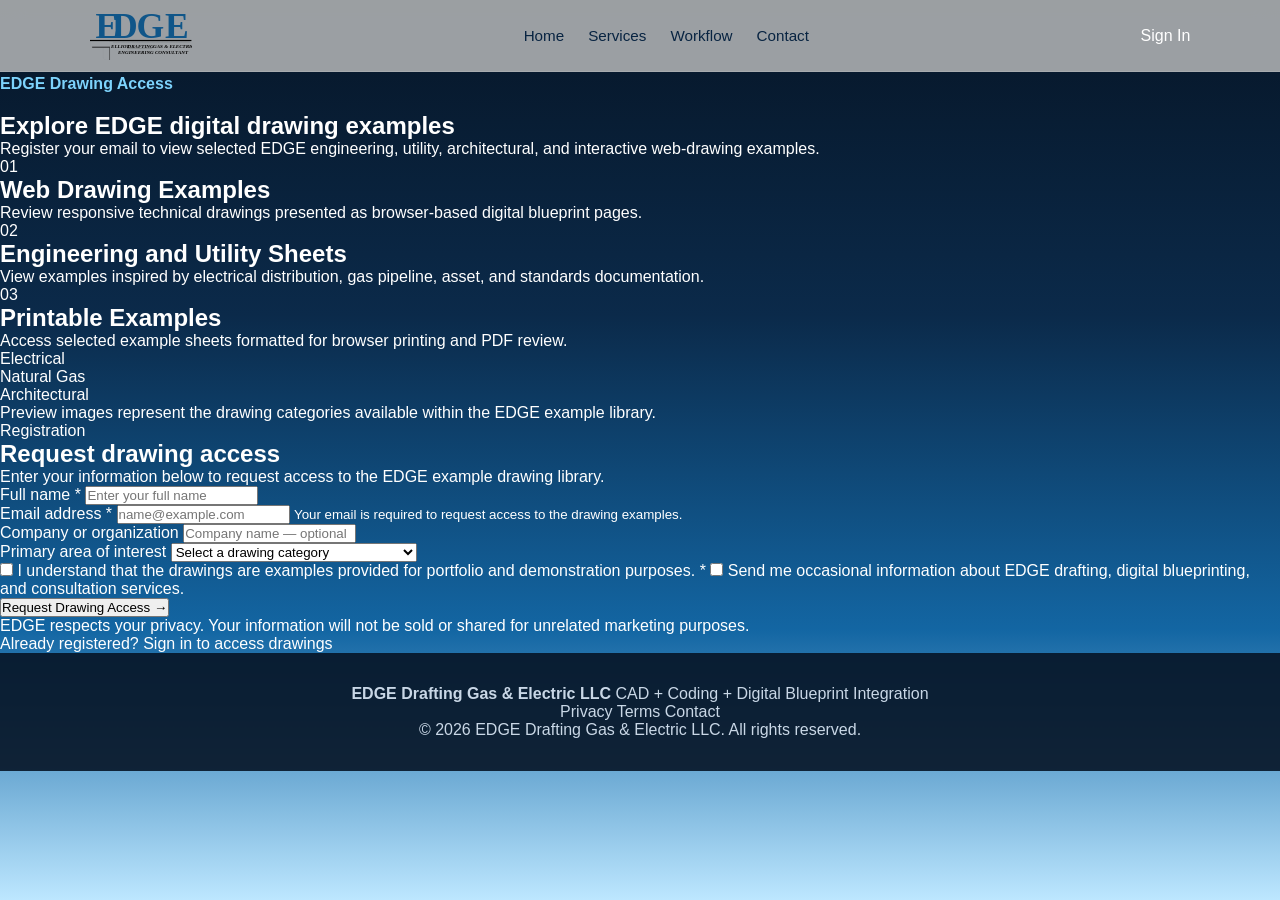
==== pages/register.html @ 8a4332f2 "Add files via upload" ====
<!DOCTYPE html>
<html lang="en">

<head>
  <meta charset="UTF-8">

  <meta
    name="viewport"
    content="width=device-width, initial-scale=1.0"
  >

  <meta
    name="description"
    content="Register for access to EDGE example engineering, utility, and architectural web drawings."
  >

  <title>Register | EDGE Drafting</title>

 <link rel="stylesheet" href="../style/general.css">
<link rel="stylesheet" href="../style/general-register.css">

  <!-- Cloudflare Turnstile -->
  <script
    src="https://challenges.cloudflare.com/turnstile/v0/api.js"
    async
    defer
  ></script>
</head>

<body>

  <!-- =========================================
       HEADER
  ========================================== -->
  <header class="top-nav">

    <div class="nav-logo">
      <img
        src="../icon/Logo3.svg"
        alt="EDGE logo"
      >
    </div>

    <nav
      class="nav-links"
      aria-label="Main navigation"
    >
      <a href="index.html">Home</a>
      <a href="index.html#services">Services</a>
      <a href="index.html#workflow">Workflow</a>
      <a href="index.html#contact">Contact</a>
    </nav>

    <a
      class="sign-in-link"
      href="login.html"
    >
      Sign In
    </a>

  </header>


  <!-- =========================================
       MAIN REGISTRATION AREA
  ========================================== -->
  <main class="registration-page">

    <!-- =========================================
         LEFT INFORMATION PANEL
    ========================================== -->
    <section class="information-panel">

      <div class="information-content">

        <p class="eyebrow">
          EDGE Drawing Access
        </p>

        <h1>
          Explore EDGE digital drawing examples
        </h1>

        <p class="intro-text">
          Register your email to view selected EDGE engineering,
          utility, architectural, and interactive web-drawing
          examples.
        </p>


        <!-- ACCESS LIST -->
        <div class="access-list">

          <article class="access-item">

            <div
              class="access-icon"
              aria-hidden="true"
            >
              01
            </div>

            <div>
              <h2>Web Drawing Examples</h2>

              <p>
                Review responsive technical drawings presented as
                browser-based digital blueprint pages.
              </p>
            </div>

          </article>


          <article class="access-item">

            <div
              class="access-icon"
              aria-hidden="true"
            >
              02
            </div>

            <div>
              <h2>Engineering and Utility Sheets</h2>

              <p>
                View examples inspired by electrical distribution,
                gas pipeline, asset, and standards documentation.
              </p>
            </div>

          </article>


          <article class="access-item">

            <div
              class="access-icon"
              aria-hidden="true"
            >
              03
            </div>

            <div>
              <h2>Printable Examples</h2>

              <p>
                Access selected example sheets formatted for browser
                printing and PDF review.
              </p>
            </div>

          </article>

        </div>


        <!-- DRAWING PREVIEW -->
        <div class="drawing-preview">

          <div class="preview-grid">

            <!-- ELECTRICAL -->
            <div class="preview-card">

              <span class="preview-label">
                Electrical
              </span>

              <div class="drawing-lines">
                <span></span>
                <span></span>
                <span></span>
              </div>

            </div>


            <!-- NATURAL GAS -->
            <div class="preview-card">

              <span class="preview-label">
                Natural Gas
              </span>

              <div class="pipeline-preview">
                <span class="pipeline-node"></span>
                <span class="pipeline-line"></span>
                <span class="pipeline-node"></span>
              </div>

            </div>


            <!-- ARCHITECTURAL -->
            <div class="preview-card">

              <span class="preview-label">
                Architectural
              </span>

              <div class="building-preview">
                <span></span>
                <span></span>
                <span></span>
              </div>

            </div>

          </div>

          <p class="preview-note">
            Preview images represent the drawing categories available
            within the EDGE example library.
          </p>

        </div>

      </div>

    </section>


    <!-- =========================================
         RIGHT REGISTRATION FORM
    ========================================== -->
    <section class="form-panel">

      <div class="registration-card">

        <div class="form-heading">

          <p class="form-eyebrow">
            Registration
          </p>

          <h2>
            Request drawing access
          </h2>

          <p>
            Enter your information below to request access to the EDGE
            example drawing library.
          </p>

        </div>


        <!-- =========================================
             REGISTRATION FORM
        ========================================== -->
        <form
          id="edge-registration-form"
          class="registration-form"
          method="post"
        >

          <!-- FULL NAME -->
          <div class="form-group">

            <label for="full-name">
              Full name
              <span class="required">*</span>
            </label>

            <input
              type="text"
              id="full-name"
              name="full_name"
              placeholder="Enter your full name"
              autocomplete="name"
              maxlength="100"
              required
            >

          </div>


          <!-- EMAIL -->
          <div class="form-group">

            <label for="email">
              Email address
              <span class="required">*</span>
            </label>

            <input
              type="email"
              id="email"
              name="email"
              placeholder="name@example.com"
              autocomplete="email"
              maxlength="254"
              required
            >

            <small>
              Your email is required to request access to the drawing
              examples.
            </small>

          </div>


          <!-- COMPANY -->
          <div class="form-group">

            <label for="company">
              Company or organization
            </label>

            <input
              type="text"
              id="company"
              name="company"
              placeholder="Company name — optional"
              autocomplete="organization"
              maxlength="150"
            >

          </div>


          <!-- INTEREST -->
          <div class="form-group">

            <label for="interest">
              Primary area of interest
            </label>

            <select
              id="interest"
              name="interest"
            >

              <option value="">
                Select a drawing category
              </option>

              <option value="electrical">
                Electrical and utility standards
              </option>

              <option value="natural-gas">
                Natural gas pipeline drawings
              </option>

              <option value="architectural">
                Architectural drafting
              </option>

              <option value="digital-blueprinting">
                Digital coded blueprinting
              </option>

              <option value="training">
                Corporate training and documentation
              </option>

              <option value="other">
                Other
              </option>

            </select>

          </div>


          <!-- ACCESS TERMS -->
          <label class="checkbox-row">

            <input
              type="checkbox"
              name="access_terms"
              required
            >

            <span>
              I understand that the drawings are examples provided
              for portfolio and demonstration purposes.
              <span class="required">*</span>
            </span>

          </label>


          <!-- OPTIONAL MARKETING CONSENT -->
          <label class="checkbox-row optional-checkbox">

            <input
              type="checkbox"
              name="project_updates"
            >

            <span>
              Send me occasional information about EDGE drafting,
              digital blueprinting, and consultation services.
            </span>

          </label>


          <!-- CLOUDFLARE TURNSTILE -->
          <div class="turnstile-container">

            <div
              class="cf-turnstile"
              data-sitekey="YOUR_TURNSTILE_SITE_KEY"
              data-theme="light"
            ></div>

          </div>


          <!-- SUCCESS OR ERROR MESSAGE -->
          <div
            id="registration-message"
            class="registration-message"
            role="status"
            aria-live="polite"
          ></div>


          <!-- SUBMIT BUTTON -->
          <button
            id="register-button"
            class="register-button"
            type="submit"
          >

            <span class="button-text">
              Request Drawing Access
            </span>

            <span
              class="button-arrow"
              aria-hidden="true"
            >
              →
            </span>

          </button>


          <p class="privacy-message">
            EDGE respects your privacy. Your information will not be
            sold or shared for unrelated marketing purposes.
          </p>

        </form>


        <!-- SIGN-IN MESSAGE -->
        <div class="sign-in-message">

          <span>
            Already registered?
          </span>

          <a href="login.html">
            Sign in to access drawings
          </a>

        </div>

      </div>

    </section>

  </main>


  <!-- =========================================
       FOOTER
  ========================================== -->
  <footer class="site-footer">

    <div class="footer-brand">

      <strong>
        EDGE Drafting Gas &amp; Electric LLC
      </strong>

      <span>
        CAD + Coding + Digital Blueprint Integration
      </span>

    </div>

    <div class="footer-links">
      <a href="privacy.html">Privacy</a>
      <a href="terms.html">Terms</a>
      <a href="index.html#contact">Contact</a>
    </div>

    <p class="copyright">
      &copy; 2026 EDGE Drafting Gas &amp; Electric LLC.
      All rights reserved.
    </p>

  </footer>


  <!-- =========================================
       CLOUDFLARE WORKER FORM SUBMISSION
  ========================================== -->
  <script>
    const registrationForm =
      document.getElementById("edge-registration-form");

    const registrationMessage =
      document.getElementById("registration-message");

    const registerButton =
      document.getElementById("register-button");

    const buttonText =
      registerButton.querySelector(".button-text");


    registrationForm.addEventListener(
      "submit",
      async function (event) {
        event.preventDefault();

        registrationMessage.textContent = "";
        registrationMessage.className =
          "registration-message";

        registerButton.disabled = true;
        buttonText.textContent = "Submitting...";

        try {
          const formData =
            new FormData(registrationForm);

          const turnstileToken =
            formData.get("cf-turnstile-response");

          if (!turnstileToken) {
            throw new Error(
              "Please complete the security verification."
            );
          }

          const response = await fetch(
            "https://cad-svg.com/api/register",
            {
              method: "POST",
              body: formData
            }
          );

          let result;

          try {
            result = await response.json();
          } catch {
            throw new Error(
              "The registration server returned an invalid response."
            );
          }

          if (!response.ok) {
            throw new Error(
              result.message ||
              "Registration could not be completed."
            );
          }

          registrationMessage.textContent =
            result.message ||
            "Your EDGE access request was received successfully.";

          registrationMessage.classList.add(
            "registration-message--success"
          );

          registrationForm.reset();

          if (window.turnstile) {
            window.turnstile.reset();
          }

          registrationMessage.scrollIntoView({
            behavior: "smooth",
            block: "center"
          });

        } catch (error) {
          console.error(
            "EDGE registration error:",
            error
          );

          registrationMessage.textContent =
            error.message ||
            "Registration could not be completed. Please try again.";

          registrationMessage.classList.add(
            "registration-message--error"
          );

          if (window.turnstile) {
            window.turnstile.reset();
          }

          registrationMessage.scrollIntoView({
            behavior: "smooth",
            block: "center"
          });

        } finally {
          registerButton.disabled = false;

          buttonText.textContent =
            "Request Drawing Access";
        }
      }
    );
  </script>

</body>

</html>
---- style/general.css ----
/* =====================================================
   RESET
===================================================== */

* {
  box-sizing: border-box;
  margin: 0;
  padding: 0;
}

html {
  scroll-behavior: smooth;
}

body {
  min-height: 100vh;
  overflow-x: hidden;

  font-family: Arial, Helvetica, sans-serif;
  color: #ffffff;

  background: linear-gradient(
    180deg,
    #061526 0%,
    #0b2a4a 35%,
    #1366a3 70%,
    #bde7ff 100%
  );
}

a {
  color: inherit;
  text-decoration: none;
}

img {
  max-width: 100%;
}

.dashboard-link {
  color: inherit;
  text-decoration: none;
  transition: color 0.3s ease, text-shadow 0.3s ease;
}

.dashboard-link:hover {
  color: #ffd54a;
  text-shadow: 0 0 10px rgba(255, 213, 74, 0.8);
}

.dashboard-inline-link {
  display: inline-block;
  margin-left: 10px;
  margin-top: 8px;
  padding: 6px 14px;
  border: 1px solid #58c4ff;
  border-radius: 20px;
  color: #7fd8ff;
  background: rgba(88, 196, 255, 0.08);
  text-decoration: none;
  font-weight: 600;
  transition: all 0.3s ease;
}

.dashboard-inline-link:hover {
  color: #061526;
  background: #ffd54a;
  border-color: #ffd54a;
  box-shadow: 0 0 15px rgba(255, 213, 74, 0.7);
}

/* =====================================================
   TOP NAVIGATION
===================================================== */

.top-nav {
  position: sticky;
  top: 0;
  z-index: 1000;

  width: 100%;
  min-height: 72px;
  padding: 0 7%;

  display: flex;
  align-items: center;
  justify-content: space-between;
  gap: 2rem;

  background: rgba(172, 175, 177, 0.9);

  -webkit-backdrop-filter: blur(12px);
  backdrop-filter: blur(12px);

  border-bottom: 1px solid rgba(255, 255, 255, 0.12);

  transition:
    background 0.3s ease,
    box-shadow 0.3s ease,
    border-color 0.3s ease;
}

.top-nav.nav-scrolled {
  background: rgba(6, 21, 38, 0.94);
  border-bottom-color: rgba(125, 211, 252, 0.25);

  box-shadow:
    0 10px 35px rgba(0, 0, 0, 0.28);
}


/* Logo */

.nav-logo {
  display: flex;
  align-items: center;

  font-size: 1.3rem;
  font-weight: 800;
}

.nav-logo img {
  display: block;
  width: auto;
  height: 48px;
}


/* Navigation links */

.nav-links {
  display: flex;
  align-items: center;
  gap: 1.5rem;

  font-size: 0.95rem;
}

.nav-links a {
  position: relative;

  padding: 0.5rem 0;

  color: #082442;

  transition:
    color 0.3s ease,
    text-shadow 0.3s ease;
}

.nav-links a::after {
  content: "";

  position: absolute;
  left: 0;
  bottom: 0;

  width: 0;
  height: 2px;

  background: #7dd3fc;

  transition: width 0.3s ease;
}

.nav-links a:hover {
  color: #ffffff;

  text-shadow:
    0 0 14px rgba(125, 211, 252, 0.6);
}

.nav-links a:hover::after {
  width: 100%;
}

.top-nav.nav-scrolled .nav-links a {
  color: #dbeafe;
}


/* Navigation actions */

.nav-actions {
  display: flex;
  align-items: center;
  gap: 0.8rem;
}

.sign-in,
.register {
  display: inline-flex;
  align-items: center;
  justify-content: center;

  min-height: 42px;

  border-radius: 8px;

  transition:
    transform 0.25s ease,
    background 0.25s ease,
    border-color 0.25s ease,
    box-shadow 0.25s ease;
}

.sign-in {
  padding: 0.55rem 1rem;

  color: #082442;

  border: 1px solid #8ca8c3;
}

.register {
  padding: 0.6rem 1rem;

  background: #2ea44f;

  font-weight: 700;
}

.sign-in:hover,
.register:hover {
  transform: translateY(-2px);
}

.sign-in:hover {
  color: #ffffff;

  border-color: #ffffff;

  background: rgba(255, 255, 255, 0.1);
}

.register:hover {
  background: #35b85a;

  box-shadow:
    0 8px 24px rgba(46, 164, 79, 0.35);
}

.top-nav.nav-scrolled .sign-in {
  color: #ffffff;
}


/* =====================================================
   HERO SECTION
===================================================== */

.hero {
  min-height: calc(100vh - 72px);
  padding: 7%;

  display: grid;
  grid-template-columns: 1.1fr 0.9fr;
  align-items: center;
  gap: 3rem;
}

.hero-text {
  position: relative;
  z-index: 2;
}

.eyebrow {
  margin-bottom: 1rem;

  color: #7dd3fc;

  font-weight: 700;
  line-height: 1.5;
}

.hero h1 {
  max-width: 900px;
  margin-bottom: 1.4rem;

  font-size: clamp(2.5rem, 6vw, 5.8rem);
  line-height: 1;
  letter-spacing: -0.06em;
}

.hero-description {
  max-width: 700px;

  color: #c9d7e6;

  font-size: 1.2rem;
  line-height: 1.7;
}

.hero-buttons {
  margin-top: 2rem;

  display: flex;
  flex-wrap: wrap;
  gap: 1rem;
}

.primary-btn,
.secondary-btn {
  display: inline-flex;
  align-items: center;
  justify-content: center;

  padding: 0.9rem 1.4rem;

  border-radius: 10px;

  font-weight: 800;

  transition:
    transform 0.3s ease,
    background 0.3s ease,
    border-color 0.3s ease,
    box-shadow 0.3s ease;
}

.primary-btn {
  background: #2ea44f;
}

.secondary-btn {
  border: 1px solid #8ca8c3;
}

.primary-btn:hover,
.secondary-btn:hover {
  transform: translateY(-3px);
}

.primary-btn:hover {
  background: #35b85a;

  box-shadow:
    0 12px 30px rgba(46, 164, 79, 0.35);
}

.secondary-btn:hover {
  border-color: #ffffff;

  background: rgba(255, 255, 255, 0.08);
}


/* =====================================================
   HERO TERMINAL CARD
===================================================== */

.hero-card {
  position: relative;

  overflow: hidden;

  border: 1px solid rgba(255, 255, 255, 0.16);
  border-radius: 18px;

  background: rgba(1, 13, 25, 0.75);

  box-shadow:
    0 30px 80px rgba(0, 0, 0, 0.35),
    0 0 50px rgba(54, 133, 255, 0.08);
}

.card-header {
  height: 46px;
  padding: 0 1rem;

  display: flex;
  align-items: center;
  gap: 0.5rem;

  background: rgba(255, 255, 255, 0.08);
}

.card-header span {
  width: 12px;
  height: 12px;

  border-radius: 50%;

  background: #8ca8c3;
}

.card-header span:nth-child(1) {
  background: #ff5f57;
}

.card-header span:nth-child(2) {
  background: #febc2e;
}

.card-header span:nth-child(3) {
  background: #28c840;
}

.code-box {
  padding: 1.5rem;

  color: #dbeafe;

  font-family: Consolas, "Courier New", monospace;
  line-height: 2;
}

.code-box span {
  color: #7dd3fc;
}

.success {
  color: #2ea44f;
}


/* =====================================================
   GENERAL CONTENT SECTIONS
===================================================== */

.content-section {
  position: relative;

  width: 100%;
  padding: 6rem 7%;
}

.content-section h2 {
  margin-bottom: 3rem;

  text-align: center;

  font-size: clamp(2rem, 4vw, 3.5rem);
}


/* =====================================================
   WORKFLOW GLOW SECTION
===================================================== */

.workflow-glow {
  --mouse-x: 50%;
  --mouse-y: 50%;

  position: relative;

  isolation: isolate;
  overflow: hidden;

  margin: 1rem 0;
  padding-top: 7rem;
  padding-bottom: 7rem;

  border-top: 1px solid rgba(170, 158, 255, 0.55);
  border-bottom: 1px solid rgba(105, 175, 255, 0.5);

  background:
    radial-gradient(
      circle at var(--mouse-x) var(--mouse-y),
      rgba(137, 108, 255, 0.30) 0%,
      rgba(76, 118, 255, 0.18) 22%,
      rgba(30, 102, 167, 0.09) 43%,
      transparent 68%
    ),
    linear-gradient(
      180deg,
      rgba(27, 63, 107, 0.92) 0%,
      rgba(19, 92, 151, 0.86) 100%
    );

  box-shadow:
    inset 0 25px 70px rgba(114, 87, 255, 0.15),
    inset 0 -25px 70px rgba(46, 148, 255, 0.14),
    0 0 40px rgba(103, 86, 255, 0.24),
    0 0 100px rgba(49, 129, 255, 0.16);
}


/* Large background glow */

.workflow-glow::before {
  content: "";

  position: absolute;
  z-index: -2;

  top: -10%;
  left: 15%;

  width: 70%;
  height: 120%;

  border-radius: 50%;

  background: radial-gradient(
    ellipse at center,
    rgba(149, 119, 255, 0.44) 0%,
    rgba(83, 118, 255, 0.26) 28%,
    rgba(26, 132, 211, 0.13) 52%,
    transparent 74%
  );

  filter: blur(55px);

  opacity: 0.8;

  pointer-events: none;
}


/* Mouse-following glow */

.workflow-glow::after {
  content: "";

  position: absolute;
  z-index: -1;

  left: var(--mouse-x);
  top: var(--mouse-y);

  width: 470px;
  height: 470px;

  border-radius: 50%;

  transform: translate(-50%, -50%);

  background: radial-gradient(
    circle,
    rgba(184, 156, 255, 0.34) 0%,
    rgba(101, 119, 255, 0.23) 25%,
    rgba(39, 154, 255, 0.12) 50%,
    transparent 72%
  );

  filter: blur(24px);

  opacity: 0.88;

  pointer-events: none;
}


/* Keep content above the glow */

.workflow-glow > * {
  position: relative;
  z-index: 2;
}


/* Workflow heading */

.workflow-glow h2 {
  color: #ffffff;

  text-shadow:
    0 0 12px rgba(255, 255, 255, 0.25),
    0 0 30px rgba(139, 113, 255, 0.4),
    0 0 55px rgba(58, 148, 255, 0.28);
}


/* =====================================================
   WORKFLOW CARD GRID
===================================================== */

.box-grid {
  display: grid;
  grid-template-columns: repeat(3, minmax(0, 1fr));
  align-items: stretch;
  gap: 1.4rem;
}

.info-box,
.main-container,
.sub-container {
  padding: 1.4rem;

  border: 1px solid rgba(255, 255, 255, 0.18);
  border-radius: 18px;

  background: rgba(255, 255, 255, 0.11);

  -webkit-backdrop-filter: blur(8px);
  backdrop-filter: blur(8px);
}

.info-box h3,
.main-container h3,
.sub-container h4 {
  margin: 1rem 0 0.7rem;
}

.info-box p,
.main-container p,
.sub-container p,
.center-text {
  color: #e6f3ff;

  line-height: 1.6;
}


/* =====================================================
   INDIVIDUAL WORKFLOW CARD GLOW
===================================================== */

.workflow-glow .info-box {
  position: relative;

  isolation: isolate;
  overflow: hidden;

  min-width: 0;

  background: linear-gradient(
    160deg,
    rgba(255, 255, 255, 0.15),
    rgba(255, 255, 255, 0.075)
  );

  border: 1px solid rgba(184, 205, 255, 0.32);

  box-shadow:
    inset 0 1px 0 rgba(255, 255, 255, 0.13),
    0 18px 45px rgba(1, 12, 28, 0.25),
    0 0 0 rgba(122, 103, 255, 0);

  transition:
    transform 0.4s ease,
    border-color 0.4s ease,
    box-shadow 0.4s ease;
}


/* Soft glow inside each card */

.workflow-glow .info-box::before {
  content: "";

  position: absolute;
  z-index: -1;

  top: -10%;
  left: 7.5%;

  width: 85%;
  height: 55%;

  border-radius: 50%;

  background: radial-gradient(
    ellipse,
    rgba(157, 128, 255, 0.32) 0%,
    rgba(58, 143, 255, 0.17) 38%,
    transparent 72%
  );

  filter: blur(30px);

  opacity: 0.58;

  transition:
    opacity 0.4s ease,
    transform 0.4s ease;

  pointer-events: none;
}


/* Illuminated card border */

.workflow-glow .info-box::after {
  content: "";

  position: absolute;
  z-index: -1;

  inset: 0;

  padding: 1px;

  border-radius: inherit;

  background: linear-gradient(
    135deg,
    rgba(196, 181, 255, 0.82),
    rgba(92, 153, 255, 0.22),
    rgba(38, 202, 255, 0.48),
    rgba(196, 181, 255, 0.58)
  );

  -webkit-mask:
    linear-gradient(#ffffff 0 0) content-box,
    linear-gradient(#ffffff 0 0);

  -webkit-mask-composite: xor;

  mask:
    linear-gradient(#ffffff 0 0) content-box,
    linear-gradient(#ffffff 0 0);

  mask-composite: exclude;

  opacity: 0.5;

  pointer-events: none;
}


/* Card hover */

.workflow-glow .info-box:hover {
  transform: translateY(-10px);

  border-color: rgba(197, 184, 255, 0.7);

  box-shadow:
    inset 0 1px 0 rgba(255, 255, 255, 0.18),
    0 24px 55px rgba(1, 12, 28, 0.38),
    0 0 25px rgba(132, 101, 255, 0.3),
    0 0 55px rgba(45, 142, 255, 0.22);
}

.workflow-glow .info-box:hover::before {
  opacity: 1;

  transform: scale(1.15);
}

.workflow-glow .info-box:hover::after {
  opacity: 0.95;
}


/* =====================================================
   IMAGE CONTAINERS
===================================================== */

.architecture-image-box,
.engineering-image-box,
.coder-image-box {
  position: relative;

  width: 100%;
  height: 270px;

  overflow: hidden;

  display: flex;
  align-items: center;
  justify-content: center;

  border: 1px solid rgba(207, 198, 255, 0.62);
  border-radius: 14px;

  background: rgba(255, 255, 255, 0.96);

  box-shadow:
    0 0 14px rgba(139, 111, 255, 0.22),
    0 0 32px rgba(59, 143, 255, 0.15),
    inset 0 0 20px rgba(110, 126, 255, 0.09);

  transition:
    transform 0.4s ease,
    border-color 0.4s ease,
    box-shadow 0.4s ease;
}

.image-arch-1,
.image-engineer-1,
.image-coder-1 {
  display: block;

  width: 100%;
  height: 100%;

  object-fit: contain;
  object-position: center;

  transition:
    transform 0.5s ease,
    filter 0.5s ease;
}


/* Image hover glow */

.workflow-glow .info-box:hover .architecture-image-box,
.workflow-glow .info-box:hover .engineering-image-box,
.workflow-glow .info-box:hover .coder-image-box {
  transform: scale(1.015);

  border-color: rgba(218, 209, 255, 0.92);

  box-shadow:
    0 0 20px rgba(157, 130, 255, 0.46),
    0 0 52px rgba(48, 143, 255, 0.3),
    inset 0 0 25px rgba(118, 102, 255, 0.14);
}

.workflow-glow .info-box:hover .image-arch-1,
.workflow-glow .info-box:hover .image-engineer-1,
.workflow-glow .info-box:hover .image-coder-1 {
  transform: scale(1.025);

  filter:
    brightness(1.03)
    contrast(1.02);
}


/* =====================================================
   LIGHT SERVICES SECTION
===================================================== */

.light {
  color: #061526;
}

.light p,
.light .sub-container p,
.light .main-container p {
  color: #16324a;
}

.light .main-container,
.light .sub-container {
  color: #061526;

  background: rgba(255, 255, 255, 0.72);
}

.container-wrapper {
  max-width: 1200px;
  margin: 0 auto;
}

.sub-container-row {
  margin-top: 1.4rem;

  display: grid;
  grid-template-columns: repeat(3, minmax(0, 1fr));
  gap: 1rem;
}


/* =====================================================
   CONTACT
===================================================== */

.center-text {
  max-width: 800px;
  margin: 0 auto;

  text-align: center;

  font-size: 1.2rem;
}

/* Bottom Sign In / Register Buttons */

.bottom-buttons{
    margin-top:40px;

    display:flex;
    justify-content:center;
    align-items:center;
    gap:18px;

    flex-wrap:wrap;
}

.bottom-buttons .primary-btn,
.bottom-buttons .secondary-btn{
    min-width:170px;
    padding:15px 30px;
    font-size:1rem;
}


/* =====================================================
   FOOTER
===================================================== */

footer {
  padding: 2rem 7%;

  text-align: center;

  color: #c9d7e6;

  background: rgba(6, 21, 38, 0.9);
}


/* =====================================================
   TABLET
===================================================== */

@media (max-width: 1100px) {
  .box-grid {
    grid-template-columns: repeat(2, minmax(0, 1fr));
  }

  .box-grid .info-box:last-child {
    grid-column: 1 / -1;
    max-width: 600px;
    width: 100%;
    justify-self: center;
  }
}


/* =====================================================
   MOBILE
===================================================== */

@media (max-width: 900px) {
  .top-nav {
    position: relative;

    height: auto;
    padding: 1rem 5%;

    flex-direction: column;
    gap: 1rem;
  }

  .nav-links,
  .nav-actions {
    flex-wrap: wrap;
    justify-content: center;
  }

  .hero {
    min-height: auto;
    padding: 5rem 5%;

    grid-template-columns: 1fr;
  }

  .content-section {
    padding: 5rem 5%;
  }

  .workflow-glow {
    padding-top: 5rem;
    padding-bottom: 5rem;
  }

  .box-grid,
  .sub-container-row {
    grid-template-columns: 1fr;
  }

  .box-grid .info-box:last-child {
    grid-column: auto;
    max-width: none;
  }
}


/* =====================================================
   SMALL MOBILE
===================================================== */

@media (max-width: 600px) {
  .nav-links {
    gap: 0.8rem;
  }

  .hero {
    padding-top: 4rem;
    padding-bottom: 4rem;
  }

  .hero h1 {
    font-size: clamp(2.4rem, 13vw, 4rem);
  }

  .hero-description {
    font-size: 1rem;
  }

  .hero-buttons {
    flex-direction: column;
  }

  .primary-btn,
  .secondary-btn {
    width: 100%;
  }

  .architecture-image-box,
  .engineering-image-box,
  .coder-image-box {
    height: 220px;
  }

  .workflow-glow::after {
    width: 330px;
    height: 330px;
  }
}

.bottom-buttons{
    flex-direction:column;
}

.bottom-buttons .primary-btn,
.bottom-buttons .secondary-btn{
    width:100%;
    max-width:280px;
}


/* =====================================================
   REDUCED MOTION
===================================================== */

@media (prefers-reduced-motion: reduce) {
  html {
    scroll-behavior: auto;
  }

  *,
  *::before,
  *::after {
    animation-duration: 0.01ms !important;
    animation-iteration-count: 1 !important;
    transition-duration: 0.01ms !important;
  }

  .workflow-glow .info-box:hover {
    transform: none;
  }

  .workflow-glow .info-box:hover .architecture-image-box,
  .workflow-glow .info-box:hover .engineering-image-box,
  .workflow-glow .info-box:hover .coder-image-box {
    transform: none;
  }
}
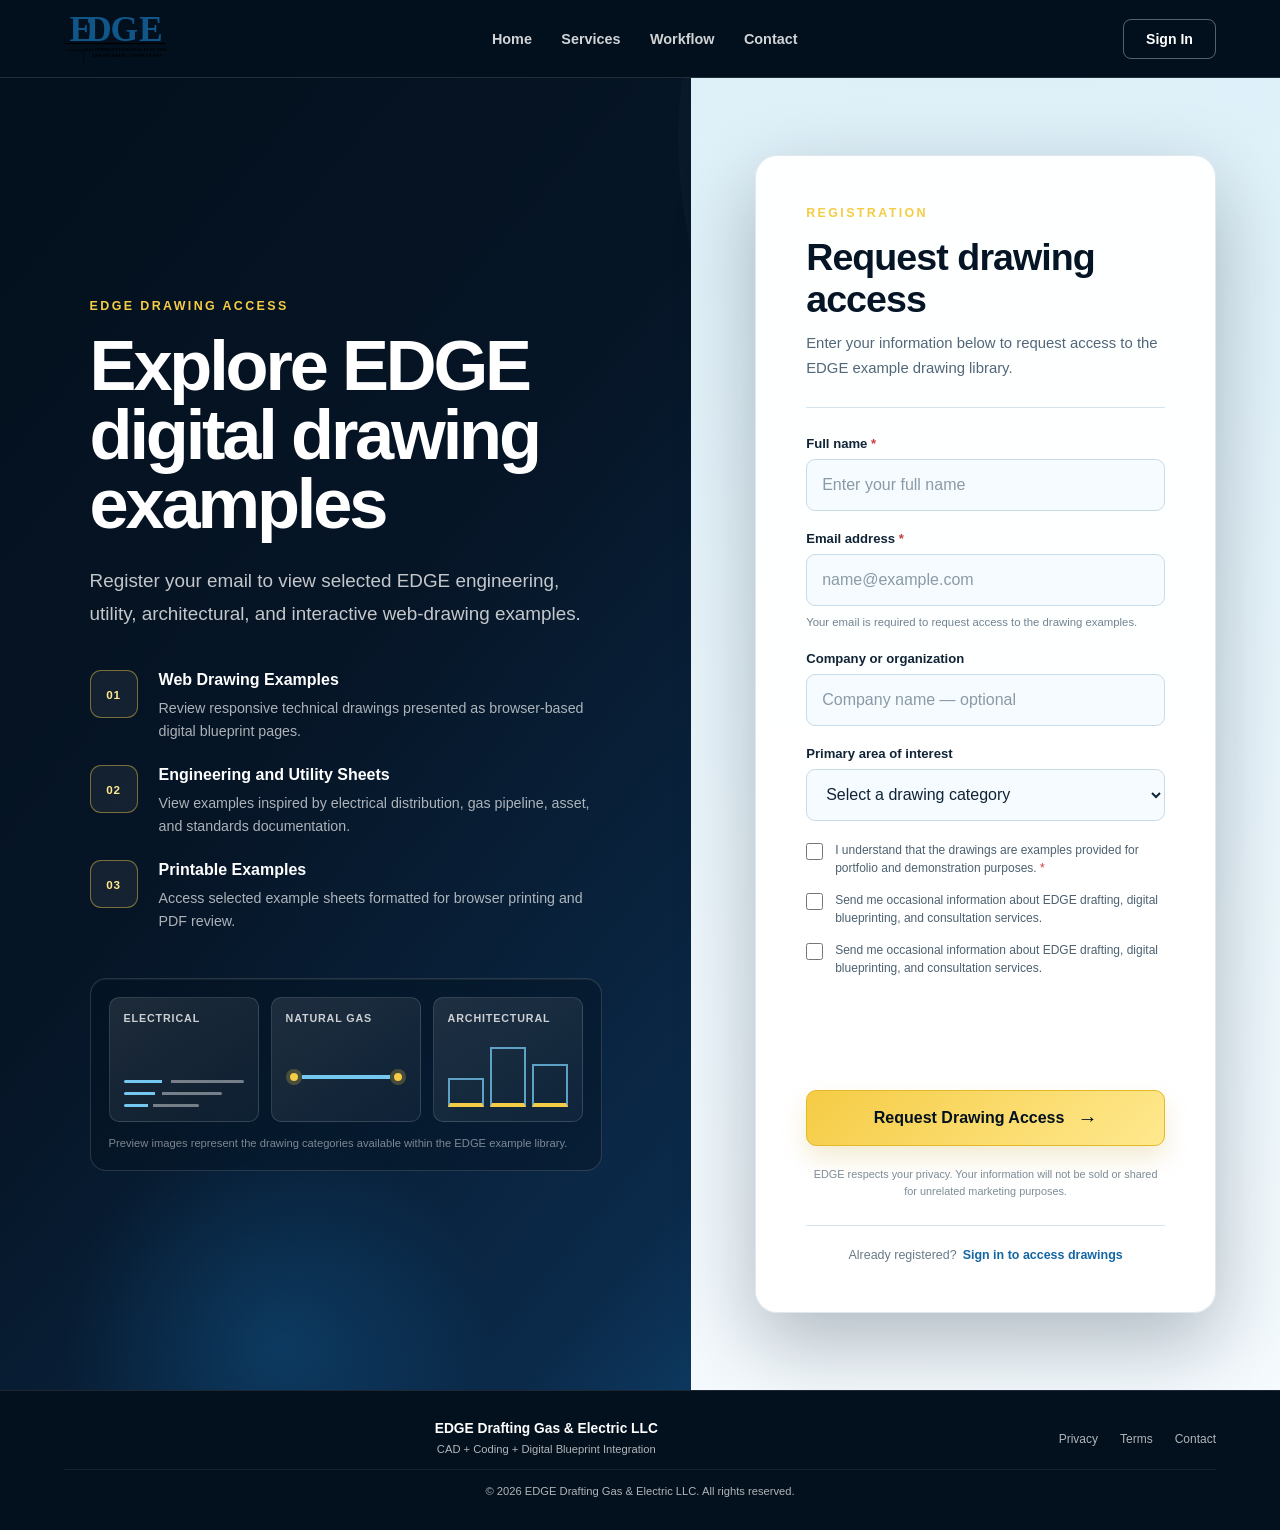
==== commit adaa08af: "Refactor register.html structure and content" ====
--- a/pages/register.html
+++ b/pages/register.html
@@ -41,22 +41,16 @@
       >
     </div>
 
-    <nav
-      class="nav-links"
-      aria-label="Main navigation"
-    >
-      <a href="index.html">Home</a>
-      <a href="index.html#services">Services</a>
-      <a href="index.html#workflow">Workflow</a>
-      <a href="index.html#contact">Contact</a>
-    </nav>
-
-    <a
-      class="sign-in-link"
-      href="login.html"
-    >
-      Sign In
-    </a>
+  <nav class="nav-links" aria-label="Main navigation">
+  <a href="../index.html">Home</a>
+  <a href="../index.html#services">Services</a>
+  <a href="../index.html#workflow">Workflow</a>
+  <a href="../index.html#contact">Contact</a>
+</nav>
+
+<a class="sign-in-link" href="login.html">
+  Sign In
+</a>
 
   </header>
 
@@ -367,31 +361,45 @@
           </div>
 
 
-          <!-- ACCESS TERMS -->
-          <label class="checkbox-row">
-
-            <input
-              type="checkbox"
-              name="access_terms"
-              required
-            >
-
-            <span>
-              I understand that the drawings are examples provided
-              for portfolio and demonstration purposes.
-              <span class="required">*</span>
-            </span>
-
-          </label>
+<!-- ACCESS TERMS -->
+<label class="checkbox-row">
+  <input
+    type="checkbox"
+    id="access-terms"
+    name="access_terms"
+    required
+  >
+
+  <span>
+    I understand that the drawings are examples provided
+    for portfolio and demonstration purposes.
+    <span class="required">*</span>
+  </span>
+</label>
+
+<!-- OPTIONAL MARKETING CONSENT -->
+<label class="checkbox-row optional-checkbox">
+  <input
+    type="checkbox"
+    id="project-updates"
+    name="project_updates"
+  >
+
+  <span>
+    Send me occasional information about EDGE drafting,
+    digital blueprinting, and consultation services.
+  </span>
+</label>
 
 
           <!-- OPTIONAL MARKETING CONSENT -->
           <label class="checkbox-row optional-checkbox">
 
-            <input
-              type="checkbox"
-              name="project_updates"
-            >
+        <input
+  type="checkbox"
+  id="project-updates"
+  name="project_updates"
+>
 
             <span>
               Send me occasional information about EDGE drafting,
@@ -406,7 +414,7 @@
 
             <div
               class="cf-turnstile"
-              data-sitekey="YOUR_TURNSTILE_SITE_KEY"
+              data-sitekey="0x4AAAAAAD-e4mvOnVIg5WvD"
               data-theme="light"
             ></div>
 
@@ -488,11 +496,11 @@
 
     </div>
 
-    <div class="footer-links">
-      <a href="privacy.html">Privacy</a>
-      <a href="terms.html">Terms</a>
-      <a href="index.html#contact">Contact</a>
-    </div>
+<div class="footer-links">
+  <a href="privacy.html">Privacy</a>
+  <a href="terms.html">Terms</a>
+  <a href="../index.html#contact">Contact</a>
+</div>
 
     <p class="copyright">
       &copy; 2026 EDGE Drafting Gas &amp; Electric LLC.
@@ -505,122 +513,134 @@
   <!-- =========================================
        CLOUDFLARE WORKER FORM SUBMISSION
   ========================================== -->
-  <script>
-    const registrationForm =
-      document.getElementById("edge-registration-form");
-
-    const registrationMessage =
-      document.getElementById("registration-message");
-
-    const registerButton =
-      document.getElementById("register-button");
-
-    const buttonText =
-      registerButton.querySelector(".button-text");
-
-
-    registrationForm.addEventListener(
-      "submit",
-      async function (event) {
-        event.preventDefault();
-
-        registrationMessage.textContent = "";
-        registrationMessage.className =
-          "registration-message";
-
-        registerButton.disabled = true;
-        buttonText.textContent = "Submitting...";
-
-        try {
-          const formData =
-            new FormData(registrationForm);
-
-          const turnstileToken =
-            formData.get("cf-turnstile-response");
-
-          if (!turnstileToken) {
-            throw new Error(
-              "Please complete the security verification."
-            );
-          }
-
-          const response = await fetch(
-            "https://cad-svg.com/api/register",
-            {
-              method: "POST",
-              body: formData
-            }
+<script>
+  const registrationForm =
+    document.getElementById("edge-registration-form");
+
+  const registrationMessage =
+    document.getElementById("registration-message");
+
+  const registerButton =
+    document.getElementById("register-button");
+
+  const buttonText =
+    registerButton.querySelector(".button-text");
+
+  registrationForm.addEventListener(
+    "submit",
+    async function (event) {
+      event.preventDefault();
+
+      registrationMessage.textContent = "";
+      registrationMessage.className =
+        "registration-message";
+
+      const turnstileToken =
+        document.querySelector(
+          '[name="cf-turnstile-response"]'
+        )?.value;
+
+      if (!turnstileToken) {
+        registrationMessage.textContent =
+          "Please complete the security verification.";
+
+        registrationMessage.classList.add(
+          "registration-message--error"
+        );
+
+        return;
+      }
+
+      const registrationData = {
+        fullName:
+          document.getElementById("full-name").value.trim(),
+
+        email:
+          document.getElementById("email").value.trim(),
+
+        company:
+          document.getElementById("company").value.trim(),
+
+        interest:
+          document.getElementById("interest").value,
+
+        acceptedTerms:
+          document.getElementById("access-terms").checked,
+
+        marketingConsent:
+          document.getElementById("project-updates").checked,
+
+        turnstileToken
+      };
+
+      registerButton.disabled = true;
+      buttonText.textContent = "Sending PIN...";
+
+      try {
+        const response = await fetch("/api/register", {
+          method: "POST",
+
+          headers: {
+            "Content-Type": "application/json"
+          },
+
+          body: JSON.stringify(registrationData)
+        });
+
+        const result = await response.json();
+
+        if (!response.ok) {
+          throw new Error(
+            result.message ||
+            "Registration could not be completed."
           );
-
-          let result;
-
-          try {
-            result = await response.json();
-          } catch {
-            throw new Error(
-              "The registration server returned an invalid response."
-            );
-          }
-
-          if (!response.ok) {
-            throw new Error(
-              result.message ||
-              "Registration could not be completed."
-            );
-          }
-
-          registrationMessage.textContent =
-            result.message ||
-            "Your EDGE access request was received successfully.";
-
-          registrationMessage.classList.add(
-            "registration-message--success"
-          );
-
-          registrationForm.reset();
-
-          if (window.turnstile) {
-            window.turnstile.reset();
-          }
-
-          registrationMessage.scrollIntoView({
-            behavior: "smooth",
-            block: "center"
-          });
-
-        } catch (error) {
-          console.error(
-            "EDGE registration error:",
-            error
-          );
-
-          registrationMessage.textContent =
-            error.message ||
-            "Registration could not be completed. Please try again.";
-
-          registrationMessage.classList.add(
-            "registration-message--error"
-          );
-
-          if (window.turnstile) {
-            window.turnstile.reset();
-          }
-
-          registrationMessage.scrollIntoView({
-            behavior: "smooth",
-            block: "center"
-          });
-
-        } finally {
-          registerButton.disabled = false;
-
-          buttonText.textContent =
-            "Request Drawing Access";
         }
+
+        sessionStorage.setItem(
+          "edgeVerificationEmail",
+          registrationData.email
+        );
+
+        registrationMessage.textContent =
+          result.message ||
+          "Your verification PIN has been sent.";
+
+        registrationMessage.classList.add(
+          "registration-message--success"
+        );
+
+        window.setTimeout(() => {
+          window.location.href =
+            `/pages/verify.html?email=${encodeURIComponent(
+              registrationData.email
+            )}`;
+        }, 900);
+
+      } catch (error) {
+        console.error("EDGE registration error:", error);
+
+        registrationMessage.textContent =
+          error.message ||
+          "Registration could not be completed.";
+
+        registrationMessage.classList.add(
+          "registration-message--error"
+        );
+
+        if (window.turnstile) {
+          window.turnstile.reset();
+        }
+
+      } finally {
+        registerButton.disabled = false;
+
+        buttonText.textContent =
+          "Request Drawing Access";
       }
-    );
-  </script>
+    }
+  );
+</script>
 
 </body>
 
-</html>+</html>
--- a/style/general-register.css
+++ b/style/general-register.css
@@ -0,0 +1,1090 @@
+/* =========================================
+   ROOT SETTINGS
+========================================= */
+
+:root {
+  --navy-950: #03101d;
+  --navy-900: #061526;
+  --navy-850: #082039;
+  --navy-800: #0b2a4a;
+  --navy-700: #0d4777;
+  --blue-600: #1366a3;
+  --blue-500: #1d82c4;
+  --blue-300: #74c7ef;
+  --blue-100: #d8f2ff;
+
+  --white: #ffffff;
+  --off-white: #f5fbff;
+  --text-dark: #102436;
+  --text-medium: #526779;
+  --border-light: #d4e5ef;
+
+  --yellow: #f5cc45;
+  --yellow-light: #ffe88e;
+
+  --success: #39d98a;
+
+  --shadow-large:
+    0 30px 80px rgba(0, 20, 38, 0.28);
+
+  --shadow-medium:
+    0 18px 45px rgba(0, 32, 58, 0.18);
+}
+
+
+/* =========================================
+   RESET
+========================================= */
+
+* {
+  box-sizing: border-box;
+  margin: 0;
+  padding: 0;
+}
+
+html {
+  scroll-behavior: smooth;
+}
+
+body {
+  min-height: 100vh;
+  font-family:
+    Arial,
+    Helvetica,
+    sans-serif;
+  color: var(--white);
+  background: var(--navy-900);
+}
+
+a {
+  color: inherit;
+  text-decoration: none;
+}
+
+button,
+input,
+select {
+  font: inherit;
+}
+
+
+/* =========================================
+   HEADER
+========================================= */
+
+.top-nav {
+  position: relative;
+  z-index: 100;
+  min-height: 78px;
+  padding: 12px clamp(20px, 5vw, 80px);
+
+  display: flex;
+  align-items: center;
+  justify-content: space-between;
+  gap: 28px;
+
+  background: rgba(3, 16, 29, 0.94);
+  border-bottom: 1px solid rgba(255, 255, 255, 0.12);
+
+  backdrop-filter: blur(16px);
+  -webkit-backdrop-filter: blur(16px);
+}
+
+.brand {
+  min-width: 250px;
+
+  display: flex;
+  align-items: center;
+  gap: 13px;
+}
+
+.brand-logo {
+  width: 52px;
+  height: 52px;
+  object-fit: contain;
+}
+
+.brand-text {
+  display: flex;
+  flex-direction: column;
+  gap: 2px;
+}
+
+.brand-name {
+  font-size: 1.25rem;
+  font-weight: 800;
+  letter-spacing: 0.13em;
+}
+
+.brand-subtitle {
+  color: rgba(255, 255, 255, 0.67);
+  font-size: 0.67rem;
+  line-height: 1.35;
+  letter-spacing: 0.04em;
+}
+
+.nav-links {
+  display: flex;
+  align-items: center;
+  justify-content: center;
+  gap: clamp(16px, 2.3vw, 36px);
+}
+
+.nav-links a {
+  position: relative;
+
+  padding: 10px 0;
+
+  color: rgba(255, 255, 255, 0.82);
+  font-size: 0.9rem;
+  font-weight: 600;
+
+  transition:
+    color 0.25s ease,
+    transform 0.25s ease;
+}
+
+.nav-links a::after {
+  content: "";
+
+  position: absolute;
+  left: 0;
+  bottom: 3px;
+
+  width: 0;
+  height: 2px;
+
+  background: var(--yellow);
+
+  transition: width 0.25s ease;
+}
+
+.nav-links a:hover,
+.nav-links a:focus-visible {
+  color: var(--white);
+  transform: translateY(-1px);
+}
+
+.nav-links a:hover::after,
+.nav-links a:focus-visible::after {
+  width: 100%;
+}
+
+.sign-in-link {
+  flex-shrink: 0;
+
+  padding: 11px 22px;
+
+  color: var(--white);
+  font-size: 0.88rem;
+  font-weight: 700;
+
+  border: 1px solid rgba(255, 255, 255, 0.34);
+  border-radius: 8px;
+
+  transition:
+    color 0.25s ease,
+    background 0.25s ease,
+    border-color 0.25s ease,
+    transform 0.25s ease;
+}
+
+.sign-in-link:hover,
+.sign-in-link:focus-visible {
+  color: var(--navy-950);
+  background: var(--yellow);
+  border-color: var(--yellow);
+  transform: translateY(-2px);
+}
+
+
+/* =========================================
+   MAIN PAGE
+========================================= */
+
+.registration-page {
+  position: relative;
+  isolation: isolate;
+
+  min-height: calc(100vh - 78px);
+
+  display: grid;
+  grid-template-columns:
+    minmax(0, 1.08fr)
+    minmax(420px, 0.92fr);
+
+  background:
+    linear-gradient(
+      130deg,
+      var(--navy-950) 0%,
+      var(--navy-900) 35%,
+      var(--navy-800) 68%,
+      var(--blue-600) 100%
+    );
+
+  overflow: hidden;
+}
+
+.registration-page::before {
+  content: "";
+
+  position: absolute;
+  z-index: -1;
+  top: -250px;
+  right: -180px;
+
+  width: 620px;
+  height: 620px;
+
+  border: 1px solid rgba(116, 199, 239, 0.18);
+  border-radius: 50%;
+
+  box-shadow:
+    0 0 0 80px rgba(116, 199, 239, 0.035),
+    0 0 0 160px rgba(116, 199, 239, 0.025);
+}
+
+.registration-page::after {
+  content: "";
+
+  position: absolute;
+  z-index: -1;
+  left: 5%;
+  bottom: -170px;
+
+  width: 430px;
+  height: 430px;
+
+  border-radius: 50%;
+
+  background:
+    radial-gradient(
+      circle,
+      rgba(19, 102, 163, 0.34) 0%,
+      rgba(19, 102, 163, 0) 70%
+    );
+}
+
+
+/* =========================================
+   INFORMATION PANEL
+========================================= */
+
+.information-panel {
+  padding:
+    clamp(60px, 8vw, 120px)
+    clamp(28px, 7vw, 110px);
+
+  display: flex;
+  align-items: center;
+}
+
+.information-content {
+  width: 100%;
+  max-width: 760px;
+}
+
+.eyebrow,
+.form-eyebrow {
+  margin-bottom: 16px;
+
+  color: var(--yellow);
+  font-size: 0.78rem;
+  font-weight: 800;
+  letter-spacing: 0.19em;
+  text-transform: uppercase;
+}
+
+.information-content > h1 {
+  max-width: 720px;
+
+  font-size: clamp(2.4rem, 5.5vw, 5.2rem);
+  line-height: 0.98;
+  letter-spacing: -0.045em;
+}
+
+.intro-text {
+  max-width: 670px;
+  margin-top: 26px;
+
+  color: rgba(255, 255, 255, 0.76);
+  font-size: clamp(1rem, 1.5vw, 1.18rem);
+  line-height: 1.75;
+}
+
+.access-list {
+  margin-top: 40px;
+
+  display: grid;
+  gap: 22px;
+}
+
+.access-item {
+  display: grid;
+  grid-template-columns: 52px 1fr;
+  align-items: start;
+  gap: 17px;
+}
+
+.access-icon {
+  width: 48px;
+  height: 48px;
+
+  display: grid;
+  place-items: center;
+
+  color: var(--yellow-light);
+  font-size: 0.73rem;
+  font-weight: 800;
+  letter-spacing: 0.08em;
+
+  background: rgba(255, 255, 255, 0.06);
+  border: 1px solid rgba(245, 204, 69, 0.45);
+  border-radius: 11px;
+}
+
+.access-item h2 {
+  margin-bottom: 6px;
+
+  font-size: 1rem;
+  line-height: 1.3;
+}
+
+.access-item p {
+  max-width: 590px;
+
+  color: rgba(255, 255, 255, 0.67);
+  font-size: 0.89rem;
+  line-height: 1.62;
+}
+
+
+/* =========================================
+   DRAWING PREVIEW
+========================================= */
+
+.drawing-preview {
+  max-width: 690px;
+  margin-top: 45px;
+  padding: 18px;
+
+  background: rgba(3, 16, 29, 0.38);
+  border: 1px solid rgba(255, 255, 255, 0.14);
+  border-radius: 16px;
+
+  box-shadow:
+    inset 0 1px 0 rgba(255, 255, 255, 0.06);
+}
+
+.preview-grid {
+  display: grid;
+  grid-template-columns: repeat(3, 1fr);
+  gap: 12px;
+}
+
+.preview-card {
+  min-height: 125px;
+  padding: 14px;
+
+  display: flex;
+  flex-direction: column;
+  justify-content: space-between;
+
+  background:
+    linear-gradient(
+      145deg,
+      rgba(255, 255, 255, 0.1),
+      rgba(255, 255, 255, 0.035)
+    );
+
+  border: 1px solid rgba(255, 255, 255, 0.13);
+  border-radius: 10px;
+}
+
+.preview-label {
+  color: rgba(255, 255, 255, 0.78);
+  font-size: 0.67rem;
+  font-weight: 700;
+  letter-spacing: 0.08em;
+  text-transform: uppercase;
+}
+
+.drawing-lines {
+  display: grid;
+  gap: 9px;
+}
+
+.drawing-lines span {
+  height: 3px;
+
+  background:
+    linear-gradient(
+      90deg,
+      var(--blue-300) 0 32%,
+      transparent 32% 39%,
+      rgba(255, 255, 255, 0.42) 39% 100%
+    );
+
+  border-radius: 10px;
+}
+
+.drawing-lines span:nth-child(2) {
+  width: 82%;
+}
+
+.drawing-lines span:nth-child(3) {
+  width: 63%;
+}
+
+.pipeline-preview {
+  height: 60px;
+
+  display: flex;
+  align-items: center;
+}
+
+.pipeline-node {
+  flex: 0 0 auto;
+
+  width: 16px;
+  height: 16px;
+
+  background: var(--yellow);
+  border: 4px solid rgba(245, 204, 69, 0.23);
+  border-radius: 50%;
+
+  background-clip: padding-box;
+}
+
+.pipeline-line {
+  flex: 1;
+  height: 4px;
+
+  background: var(--blue-300);
+}
+
+.building-preview {
+  height: 65px;
+
+  display: flex;
+  align-items: flex-end;
+  gap: 6px;
+}
+
+.building-preview span {
+  flex: 1;
+
+  border: 2px solid rgba(116, 199, 239, 0.76);
+  border-bottom: 4px solid var(--yellow);
+}
+
+.building-preview span:nth-child(1) {
+  height: 45%;
+}
+
+.building-preview span:nth-child(2) {
+  height: 92%;
+}
+
+.building-preview span:nth-child(3) {
+  height: 66%;
+}
+
+.preview-note {
+  margin-top: 13px;
+
+  color: rgba(255, 255, 255, 0.48);
+  font-size: 0.7rem;
+  line-height: 1.5;
+}
+
+
+/* =========================================
+   FORM PANEL
+========================================= */
+
+.form-panel {
+  padding:
+    clamp(40px, 6vw, 90px)
+    clamp(25px, 5vw, 80px);
+
+  display: flex;
+  align-items: center;
+  justify-content: center;
+
+  background:
+    linear-gradient(
+      180deg,
+      rgba(228, 247, 255, 0.97),
+      rgba(247, 252, 255, 0.99)
+    );
+}
+
+.registration-card {
+  width: min(100%, 560px);
+  padding: clamp(28px, 4vw, 50px);
+
+  color: var(--text-dark);
+  background: rgba(255, 255, 255, 0.96);
+
+  border: 1px solid rgba(17, 81, 120, 0.13);
+  border-radius: 22px;
+
+  box-shadow: var(--shadow-large);
+}
+
+.form-heading {
+  padding-bottom: 27px;
+
+  border-bottom: 1px solid var(--border-light);
+}
+
+.form-heading h2 {
+  margin-bottom: 11px;
+
+  color: var(--navy-900);
+  font-size: clamp(1.75rem, 3vw, 2.35rem);
+  line-height: 1.12;
+  letter-spacing: -0.025em;
+}
+
+.form-heading p:last-child {
+  color: var(--text-medium);
+  font-size: 0.93rem;
+  line-height: 1.65;
+}
+
+
+/* =========================================
+   FORM
+========================================= */
+
+.registration-form {
+  margin-top: 28px;
+
+  display: grid;
+  gap: 20px;
+}
+
+.form-group {
+  display: grid;
+  gap: 8px;
+}
+
+.form-group label {
+  color: var(--text-dark);
+  font-size: 0.82rem;
+  font-weight: 750;
+}
+
+.required {
+  color: #c93b3b;
+}
+
+.form-group input,
+.form-group select {
+  width: 100%;
+  height: 52px;
+  padding: 0 15px;
+
+  color: var(--text-dark);
+  background: var(--off-white);
+
+  border: 1px solid #c9dce7;
+  border-radius: 9px;
+  outline: none;
+
+  transition:
+    background 0.2s ease,
+    border-color 0.2s ease,
+    box-shadow 0.2s ease;
+}
+
+.form-group input::placeholder {
+  color: #8a9aa6;
+}
+
+.form-group input:hover,
+.form-group select:hover {
+  border-color: #92b9d0;
+}
+
+.form-group input:focus,
+.form-group select:focus {
+  background: var(--white);
+  border-color: var(--blue-500);
+
+  box-shadow:
+    0 0 0 4px rgba(29, 130, 196, 0.13);
+}
+
+.form-group small {
+  color: #718492;
+  font-size: 0.71rem;
+  line-height: 1.45;
+}
+
+.checkbox-row {
+  display: grid;
+  grid-template-columns: 18px 1fr;
+  align-items: start;
+  gap: 11px;
+
+  color: #4d6170;
+  font-size: 0.75rem;
+  line-height: 1.55;
+
+  cursor: pointer;
+}
+
+.checkbox-row input {
+  width: 17px;
+  height: 17px;
+  margin-top: 2px;
+
+  accent-color: var(--blue-600);
+}
+
+.optional-checkbox {
+  margin-top: -7px;
+}
+
+.register-button {
+  width: 100%;
+  min-height: 56px;
+  margin-top: 4px;
+  padding: 13px 18px;
+
+  display: flex;
+  align-items: center;
+  justify-content: center;
+  gap: 13px;
+
+  color: var(--navy-950);
+  font-weight: 800;
+
+  background:
+    linear-gradient(
+      135deg,
+      var(--yellow) 0%,
+      var(--yellow-light) 100%
+    );
+
+  border: 1px solid #e3b927;
+  border-radius: 10px;
+
+  box-shadow:
+    0 12px 24px rgba(191, 144, 0, 0.18);
+
+  cursor: pointer;
+
+  transition:
+    transform 0.22s ease,
+    box-shadow 0.22s ease,
+    filter 0.22s ease;
+}
+
+.register-button:hover,
+.register-button:focus-visible {
+  transform: translateY(-2px);
+
+  box-shadow:
+    0 16px 30px rgba(191, 144, 0, 0.27);
+
+  filter: brightness(1.03);
+}
+
+.register-button:active {
+  transform: translateY(0);
+}
+
+.button-arrow {
+  font-size: 1.25rem;
+
+  transition: transform 0.22s ease;
+}
+
+.register-button:hover .button-arrow {
+  transform: translateX(4px);
+}
+
+.privacy-message {
+  color: #7c8c97;
+  font-size: 0.68rem;
+  line-height: 1.55;
+  text-align: center;
+}
+
+.sign-in-message {
+  margin-top: 25px;
+  padding-top: 22px;
+
+  display: flex;
+  justify-content: center;
+  flex-wrap: wrap;
+  gap: 6px;
+
+  color: #697b88;
+  font-size: 0.78rem;
+
+  border-top: 1px solid var(--border-light);
+}
+
+.sign-in-message a {
+  color: var(--blue-600);
+  font-weight: 750;
+}
+
+.sign-in-message a:hover,
+.sign-in-message a:focus-visible {
+  text-decoration: underline;
+}
+
+
+/* =========================================
+   FOOTER
+========================================= */
+
+.site-footer {
+  padding:
+    30px
+    clamp(20px, 5vw, 80px);
+
+  display: grid;
+  grid-template-columns: 1fr auto;
+  align-items: center;
+  gap: 12px 30px;
+
+  color: rgba(255, 255, 255, 0.69);
+  background: var(--navy-950);
+
+  border-top: 1px solid rgba(255, 255, 255, 0.1);
+}
+
+.footer-brand {
+  display: flex;
+  flex-direction: column;
+  gap: 5px;
+}
+
+.footer-brand strong {
+  color: var(--white);
+  font-size: 0.86rem;
+}
+
+.footer-brand span,
+.copyright {
+  font-size: 0.7rem;
+  line-height: 1.5;
+}
+
+.footer-links {
+  display: flex;
+  gap: 22px;
+}
+
+.footer-links a {
+  font-size: 0.75rem;
+
+  transition: color 0.2s ease;
+}
+
+.footer-links a:hover,
+.footer-links a:focus-visible {
+  color: var(--yellow);
+}
+
+.copyright {
+  grid-column: 1 / -1;
+  padding-top: 13px;
+
+  border-top: 1px solid rgba(255, 255, 255, 0.08);
+}
+
+
+/* =========================================
+   TABLET
+========================================= */
+
+@media (max-width: 1100px) {
+
+  .top-nav {
+    min-height: 70px;
+  }
+
+  .nav-links {
+    display: none;
+  }
+
+  .registration-page {
+    grid-template-columns: 1fr 1fr;
+  }
+
+  .information-panel {
+    padding:
+      65px
+      clamp(28px, 5vw, 60px);
+  }
+
+  .information-content > h1 {
+    font-size: clamp(2.35rem, 5.6vw, 4rem);
+  }
+
+  .preview-grid {
+    grid-template-columns: 1fr;
+  }
+
+  .preview-card {
+    min-height: 105px;
+  }
+
+}
+
+
+/* =========================================
+   SMALL TABLET / MOBILE
+========================================= */
+
+@media (max-width: 820px) {
+
+  .top-nav {
+    padding: 10px 20px;
+  }
+
+  .brand {
+    min-width: 0;
+  }
+
+  .brand-logo {
+    width: 43px;
+    height: 43px;
+  }
+
+  .brand-subtitle {
+    display: none;
+  }
+
+  .sign-in-link {
+    padding: 9px 16px;
+  }
+
+  .registration-page {
+    display: block;
+  }
+
+  .information-panel {
+    padding:
+      65px
+      24px
+      55px;
+  }
+
+  .information-content {
+    max-width: 650px;
+    margin: 0 auto;
+  }
+
+  .information-content > h1 {
+    font-size: clamp(2.45rem, 10vw, 4.4rem);
+  }
+
+  .intro-text {
+    font-size: 1rem;
+  }
+
+  .preview-grid {
+    grid-template-columns: repeat(3, 1fr);
+  }
+
+  .preview-card {
+    min-height: 120px;
+  }
+
+  .form-panel {
+    padding: 55px 20px;
+  }
+
+  .registration-card {
+    max-width: 650px;
+  }
+
+}
+
+
+/* =========================================
+   PHONE
+========================================= */
+
+@media (max-width: 560px) {
+
+  .top-nav {
+    min-height: 62px;
+  }
+
+  .brand-name {
+    font-size: 1rem;
+  }
+
+  .brand-logo {
+    width: 38px;
+    height: 38px;
+  }
+
+  .sign-in-link {
+    padding: 8px 13px;
+    font-size: 0.75rem;
+  }
+
+  .information-panel {
+    padding:
+      52px
+      18px
+      45px;
+  }
+
+  .information-content > h1 {
+    font-size: clamp(2.3rem, 12vw, 3.5rem);
+  }
+
+  .intro-text {
+    margin-top: 20px;
+    line-height: 1.65;
+  }
+
+  .access-list {
+    margin-top: 32px;
+  }
+
+  .access-item {
+    grid-template-columns: 43px 1fr;
+    gap: 13px;
+  }
+
+  .access-icon {
+    width: 42px;
+    height: 42px;
+  }
+
+  .drawing-preview {
+    margin-top: 35px;
+    padding: 13px;
+  }
+
+  .preview-grid {
+    grid-template-columns: 1fr;
+  }
+
+  .preview-card {
+    min-height: 100px;
+  }
+
+  .form-panel {
+    padding: 35px 13px;
+  }
+
+  .registration-card {
+    padding: 27px 20px;
+    border-radius: 15px;
+  }
+
+  .form-heading h2 {
+    font-size: 1.75rem;
+  }
+
+  .form-group input,
+  .form-group select {
+    height: 50px;
+    font-size: 0.86rem;
+  }
+
+  .register-button {
+    font-size: 0.84rem;
+  }
+
+  .site-footer {
+    grid-template-columns: 1fr;
+    padding: 28px 20px;
+  }
+
+  .footer-links {
+    flex-wrap: wrap;
+  }
+
+}
+
+
+/* =========================================
+   ACCESSIBILITY
+========================================= */
+
+a:focus-visible,
+button:focus-visible,
+input:focus-visible,
+select:focus-visible {
+  outline: 3px solid rgba(245, 204, 69, 0.75);
+  outline-offset: 3px;
+}
+.turnstile-container {
+  min-height: 68px;
+  display: flex;
+  align-items: center;
+  justify-content: center;
+  overflow: hidden;
+}
+
+.registration-message {
+  display: none;
+  padding: 13px 15px;
+  font-size: 0.79rem;
+  line-height: 1.5;
+  border-radius: 8px;
+}
+
+.registration-message:not(:empty) {
+  display: block;
+}
+
+.registration-message--success {
+  color: #145c36;
+  background: #e8f8ef;
+  border: 1px solid #9ed7b8;
+}
+
+.registration-message--error {
+  color: #842626;
+  background: #fff0f0;
+  border: 1px solid #e8adad;
+}
+
+.register-button:disabled {
+  cursor: not-allowed;
+  opacity: 0.65;
+  transform: none;
+  box-shadow: none;
+}
+
+@media (max-width: 360px) {
+  .turnstile-container {
+    justify-content: flex-start;
+    transform: scale(0.9);
+    transform-origin: left center;
+  }
+}
+
+
+/* =========================================
+   REDUCED MOTION
+========================================= */
+
+@media (prefers-reduced-motion: reduce) {
+
+  *,
+  *::before,
+  *::after {
+    scroll-behavior: auto !important;
+    transition-duration: 0.01ms !important;
+    animation-duration: 0.01ms !important;
+    animation-iteration-count: 1 !important;
+  }
+
+}
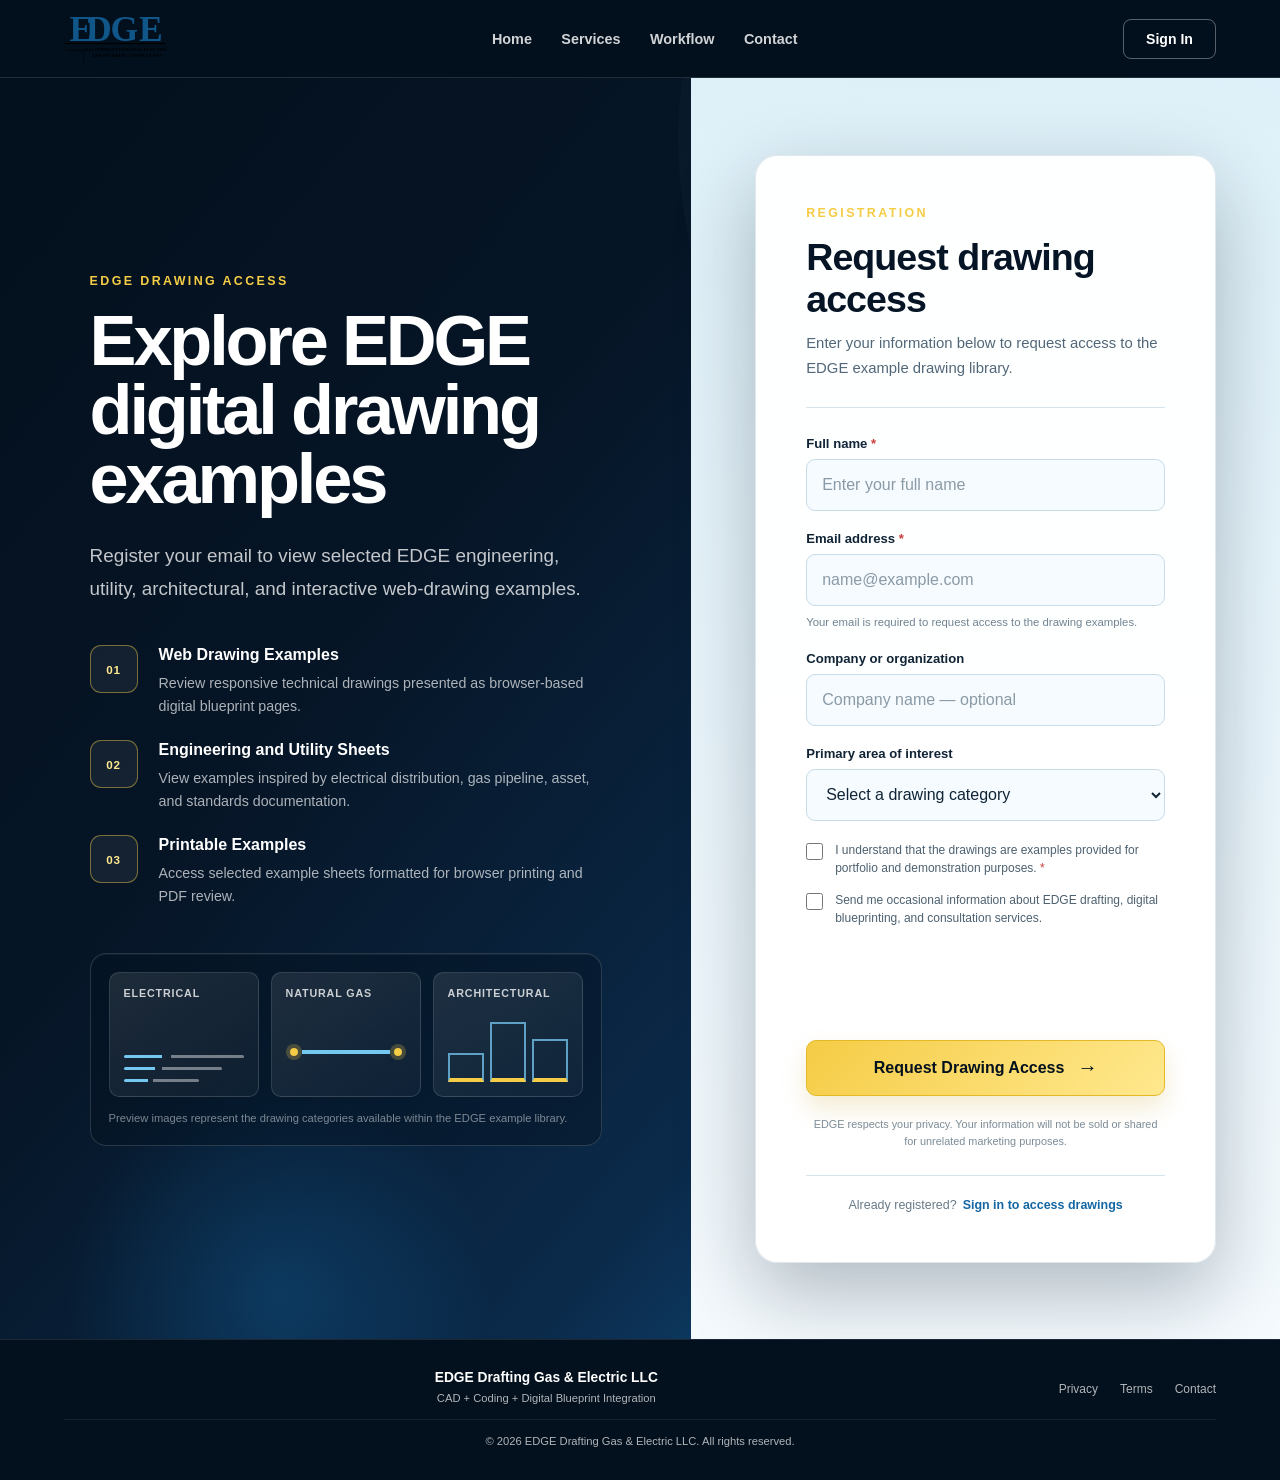
==== commit 1f56bcdd: "Fix HTML encoding issues in register.html" ====
--- a/pages/register.html
+++ b/pages/register.html
@@ -392,21 +392,6 @@
 </label>
 
 
-          <!-- OPTIONAL MARKETING CONSENT -->
-          <label class="checkbox-row optional-checkbox">
-
-        <input
-  type="checkbox"
-  id="project-updates"
-  name="project_updates"
->
-
-            <span>
-              Send me occasional information about EDGE drafting,
-              digital blueprinting, and consultation services.
-            </span>
-
-          </label>
 
 
           <!-- CLOUDFLARE TURNSTILE -->
@@ -526,119 +511,124 @@
   const buttonText =
     registerButton.querySelector(".button-text");
 
-  registrationForm.addEventListener(
-    "submit",
-    async function (event) {
-      event.preventDefault();
-
-      registrationMessage.textContent = "";
-      registrationMessage.className =
-        "registration-message";
-
-      const turnstileToken =
-        document.querySelector(
-          '[name="cf-turnstile-response"]'
-        )?.value;
-
-      if (!turnstileToken) {
-        registrationMessage.textContent =
-          "Please complete the security verification.";
-
-        registrationMessage.classList.add(
-          "registration-message--error"
+  registrationForm.addEventListener("submit", async function (event) {
+    event.preventDefault();
+
+    registrationMessage.textContent = "";
+    registrationMessage.className = "registration-message";
+
+    const turnstileResponse =
+      document.querySelector('[name="cf-turnstile-response"]');
+
+    const turnstileToken =
+      turnstileResponse?.value?.trim() || "";
+
+    if (!turnstileToken) {
+      registrationMessage.textContent =
+        "Please complete the security verification.";
+
+      registrationMessage.classList.add(
+        "registration-message--error"
+      );
+
+      return;
+    }
+
+    const registrationData = {
+      fullName:
+        document.getElementById("full-name").value.trim(),
+
+      email:
+        document.getElementById("email").value.trim(),
+
+      company:
+        document.getElementById("company").value.trim(),
+
+      interest:
+        document.getElementById("interest").value,
+
+      acceptedTerms:
+        document.getElementById("access-terms").checked,
+
+      marketingConsent:
+        document.getElementById("project-updates").checked,
+
+      turnstileToken
+    };
+
+    registerButton.disabled = true;
+    buttonText.textContent = "Sending PIN...";
+
+    try {
+      const response = await fetch("/api/register", {
+        method: "POST",
+
+        headers: {
+          "Content-Type": "application/json"
+        },
+
+        body: JSON.stringify(registrationData)
+      });
+
+      const responseText = await response.text();
+
+      let result;
+
+      try {
+        result = JSON.parse(responseText);
+      } catch {
+        throw new Error(
+          `The registration server returned an invalid response. HTTP ${response.status}.`
         );
-
-        return;
       }
 
-      const registrationData = {
-        fullName:
-          document.getElementById("full-name").value.trim(),
-
-        email:
-          document.getElementById("email").value.trim(),
-
-        company:
-          document.getElementById("company").value.trim(),
-
-        interest:
-          document.getElementById("interest").value,
-
-        acceptedTerms:
-          document.getElementById("access-terms").checked,
-
-        marketingConsent:
-          document.getElementById("project-updates").checked,
-
-        turnstileToken
-      };
-
-      registerButton.disabled = true;
-      buttonText.textContent = "Sending PIN...";
-
-      try {
-        const response = await fetch("/api/register", {
-          method: "POST",
-
-          headers: {
-            "Content-Type": "application/json"
-          },
-
-          body: JSON.stringify(registrationData)
-        });
-
-        const result = await response.json();
-
-        if (!response.ok) {
-          throw new Error(
-            result.message ||
-            "Registration could not be completed."
-          );
-        }
-
-        sessionStorage.setItem(
-          "edgeVerificationEmail",
-          registrationData.email
+      if (!response.ok) {
+        throw new Error(
+          result.message ||
+          `Registration failed with HTTP ${response.status}.`
         );
-
-        registrationMessage.textContent =
-          result.message ||
-          "Your verification PIN has been sent.";
-
-        registrationMessage.classList.add(
-          "registration-message--success"
-        );
-
-        window.setTimeout(() => {
-          window.location.href =
-            `/pages/verify.html?email=${encodeURIComponent(
-              registrationData.email
-            )}`;
-        }, 900);
-
-      } catch (error) {
-        console.error("EDGE registration error:", error);
-
-        registrationMessage.textContent =
-          error.message ||
-          "Registration could not be completed.";
-
-        registrationMessage.classList.add(
-          "registration-message--error"
-        );
-
-        if (window.turnstile) {
-          window.turnstile.reset();
-        }
-
-      } finally {
-        registerButton.disabled = false;
-
-        buttonText.textContent =
-          "Request Drawing Access";
       }
+
+      sessionStorage.setItem(
+        "edgeVerificationEmail",
+        registrationData.email
+      );
+
+      registrationMessage.textContent =
+        result.message ||
+        "Your verification PIN has been sent.";
+
+      registrationMessage.classList.add(
+        "registration-message--success"
+      );
+
+      window.setTimeout(() => {
+        window.location.href =
+          `/pages/verify.html?email=${encodeURIComponent(
+            registrationData.email
+          )}`;
+      }, 900);
+
+    } catch (error) {
+      console.error("EDGE registration error:", error);
+
+      registrationMessage.textContent =
+        error.message ||
+        "Registration could not be completed.";
+
+      registrationMessage.classList.add(
+        "registration-message--error"
+      );
+
+      if (window.turnstile) {
+        window.turnstile.reset();
+      }
+
+    } finally {
+      registerButton.disabled = false;
+      buttonText.textContent = "Request Drawing Access";
     }
-  );
+  });
 </script>
 
 </body>
